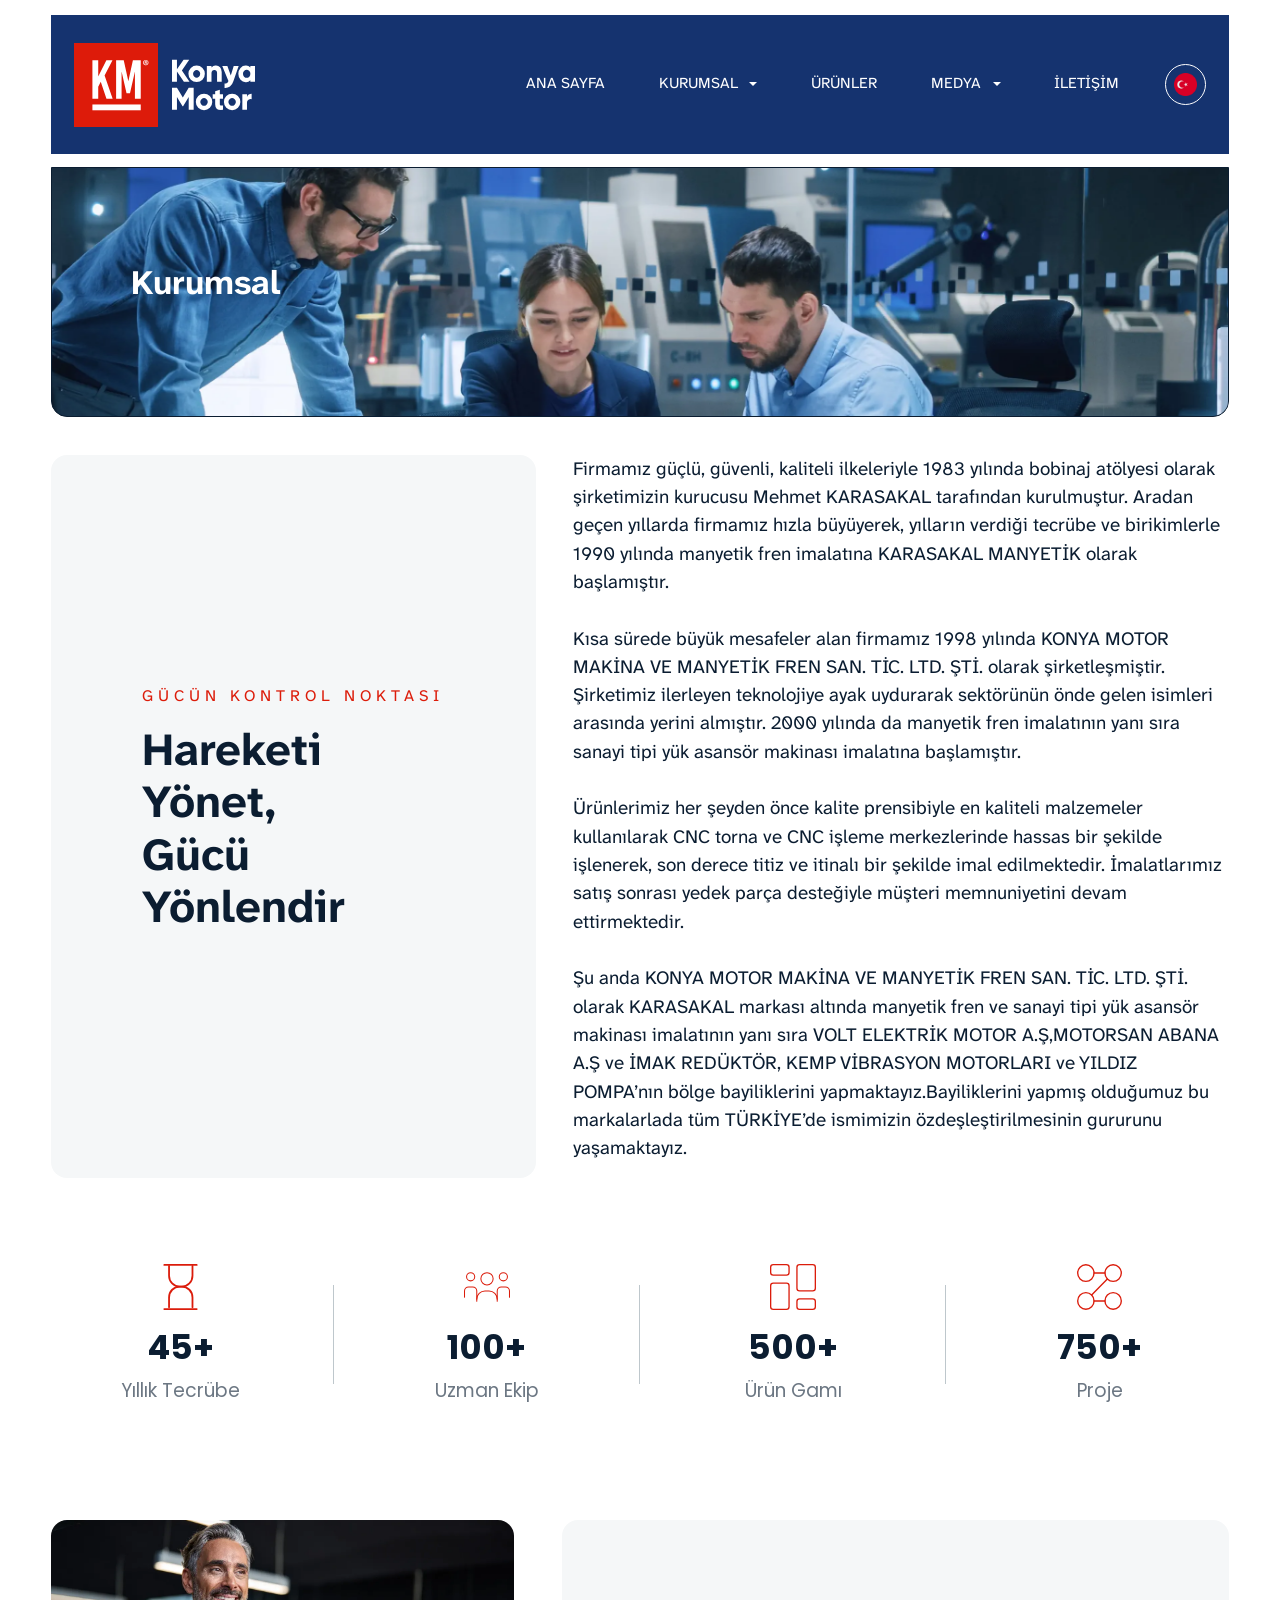
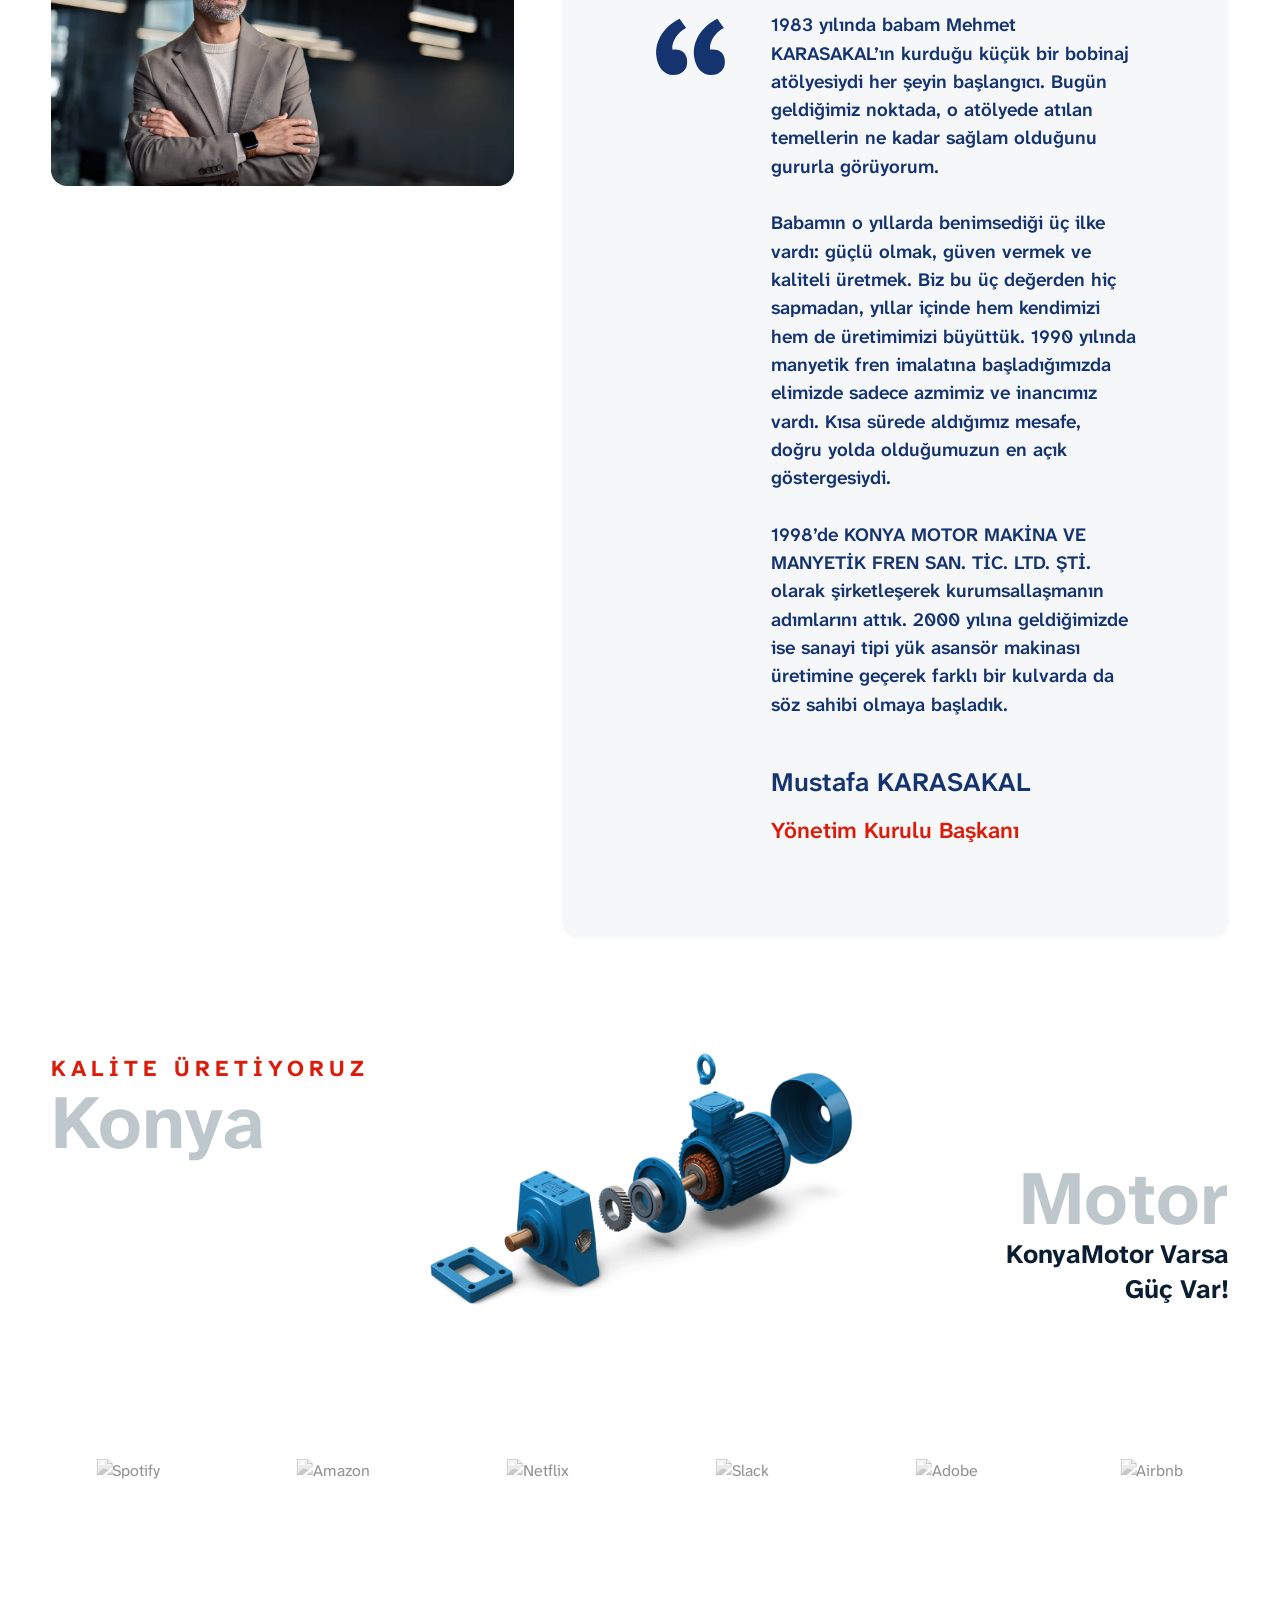
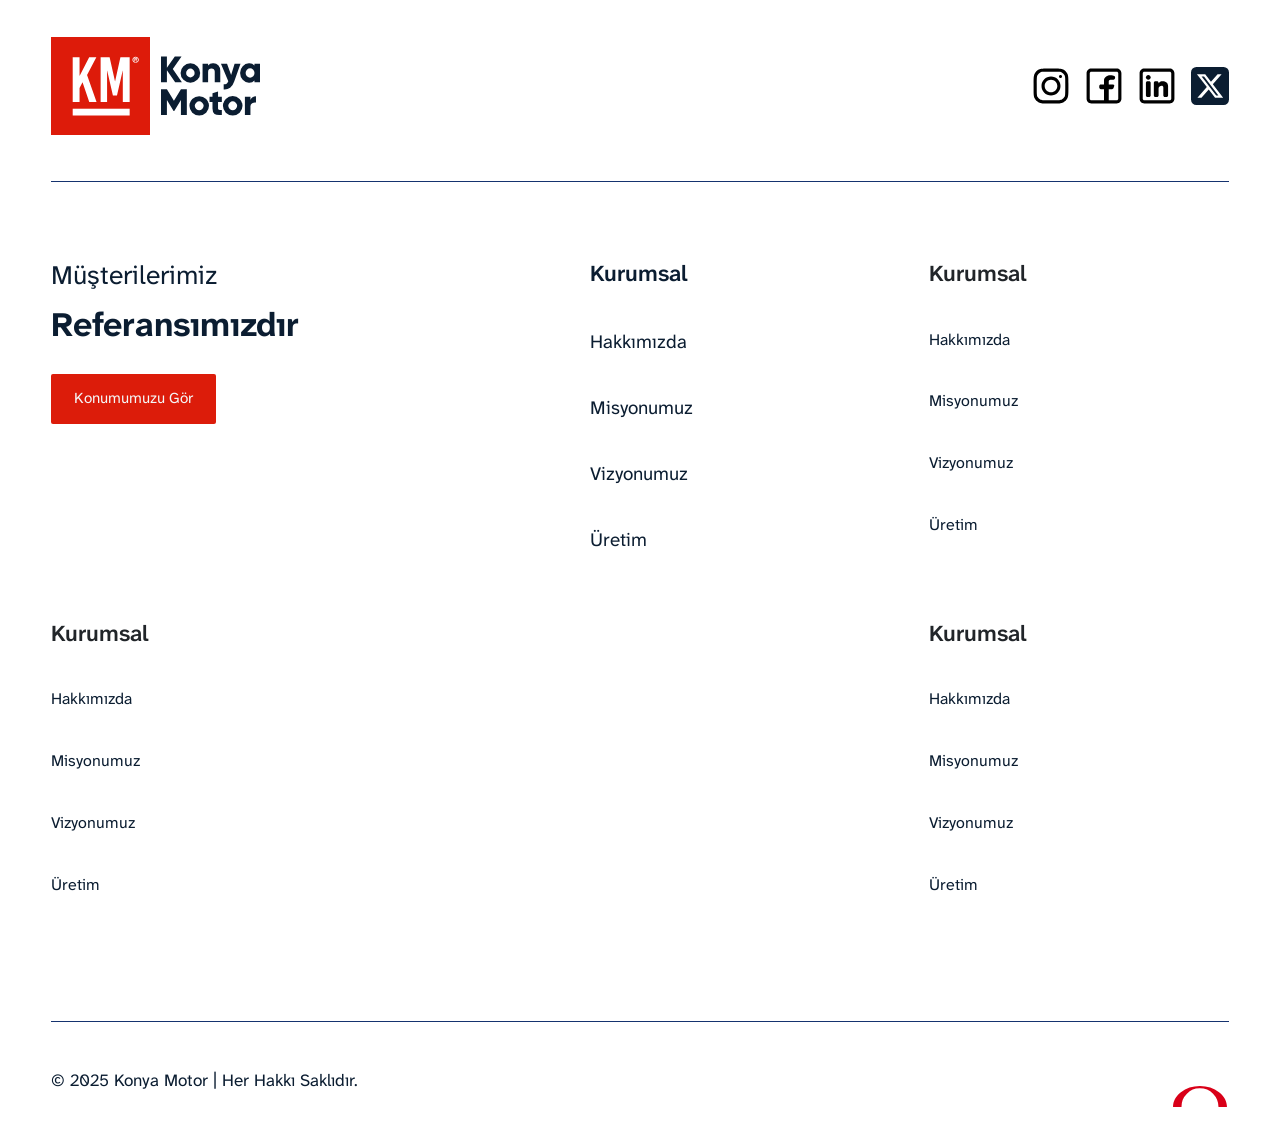
==== about.html @ 8b0e0d8a "first commit" ====
<!DOCTYPE html>
<html lang="tr">

<head>
  <meta charset="UTF-8" />
  <meta name="viewport" content="width=device-width, initial-scale=1.0" />
  <title>Kurumsal</title>
  <!-- Bootstrap 5 CSS -->
  <link href="https://cdn.jsdelivr.net/npm/bootstrap@5.3.0/dist/css/bootstrap.min.css" rel="stylesheet" />
  <!-- Swiper CSS -->
  <link rel="stylesheet" href="https://cdn.jsdelivr.net/npm/swiper@11/swiper-bundle.min.css" />
  <!-- Custom CSS -->
  <link rel="stylesheet" href="custom-css/root/root.css" />
</head>

<body>
  <!-- Navbar -->
  <nav class="navbar navbar-expand-xl fixed-top">
    <div class="custom-container">
      <div class="custom-navbar">
        <!-- Logo -->
        <a class="navbar-brand" href="index.html">
          <img src="assets/logo.svg" class="size-4xl" alt="" />
          <img src="assets/logo-2.svg" class="size-4xl ms-2" alt="" />
        </a>

        <!-- Menu Button -->
        <button class="navbar-toggler" type="button" data-bs-toggle="offcanvas" data-bs-target="#offcanvasNavbar"
          aria-controls="offcanvasNavbar">
          <span class="navbar-toggler-icon"></span>
        </button>

        <!-- Navbar Menu -->
        <div class="collapse navbar-collapse" id="navbarNav">
          <ul class="navbar-nav ms-auto">
            <li class="nav-item">
              <a class="nav-link active" href="index.html">Ana Sayfa</a>
            </li>

            <li class="nav-item dropdown">
              <a class="nav-link dropdown-toggle" href="about.html">Kurumsal</a>

              <ul class="dropdown-menu custom-hover-dropdown-menu">
                <li><a class="dropdown-item" href="#">Firma Profili</a></li>
                <li><a class="dropdown-item" href="#">Vizyon</a></li>
                <li><a class="dropdown-item" href="#">Misyon</a></li>
                <li>
                  <a class="dropdown-item" href="#">Kalite Politikası</a>
                </li>
              </ul>
            </li>

            <li class="nav-item">
              <a class="nav-link" href="products.html">Ürünler</a>
            </li>

            <li class="nav-item dropdown">
              <a class="nav-link dropdown-toggle" href="media.html">Medya</a>

              <ul class="dropdown-menu custom-hover-dropdown-menu">
                <li><a class="dropdown-item" href="#">Fotoğraflar</a></li>
                <li><a class="dropdown-item" href="#">Videolar</a></li>
              </ul>
            </li>

            <li class="nav-item">
              <a class="nav-link" href="contact.html">İletişim</a>
            </li>

            <!-- Language Switcher Dropdown -->
            <li class="nav-item dropdown">
              <a class="nav-link language-switcher" role="button" data-bs-toggle="dropdown" aria-expanded="false"
                href="#">
                <img src="assets/flags/turkey.webp" class="img-fluid size-sm" alt="" />
              </a>

              <div class="language-switcher dropdown-menu">
                <div class="d-flex flex-column">
                  <a class="nav-link" href="#">
                    <img src="assets/flags/united-kingdom.webp" class="img-fluid size-sm" alt="" /></a>
                  <a class="nav-link" href="#">
                    <img src="assets/flags/russia.webp" class="img-fluid size-sm" alt="" /></a>
                  <a class="nav-link" href="#">
                    <img src="assets/flags/germany.webp" class="img-fluid size-sm" alt="" /></a>
                </div>
              </div>
            </li>
            <!-- Language Switcher Dropdown End -->
          </ul>
        </div>
      </div>
    </div>
  </nav>

  <!-- Offcanvas Mobile Menu -->
  <div class="offcanvas offcanvas-end" tabindex="-1" id="offcanvasNavbar" aria-labelledby="offcanvasNavbarLabel">
    <div class="custom-container navbar-h">
      <a class="navbar-brand" href="#">
        <img src="assets/logo.svg" class="size-4xl" alt="" />
        <img src="assets/logo-2-dark.svg" class="size-4xl ms-2" alt="" />
      </a>
      <button type="button" class="btn-close" data-bs-dismiss="offcanvas" aria-label="Close"></button>
    </div>
    <div class="offcanvas-body">
      <ul class="navbar-nav mb-5">
        <li class="nav-item">
          <a class="nav-link text-c4 fw-semibold fs-md" href="#">
            <svg class="" aria-hidden="true" xmlns="http://www.w3.org/2000/svg" width="24" height="24" fill="none"
              viewBox="0 0 24 24">
              <path stroke="currentColor" stroke-linecap="round" stroke-linejoin="round" stroke-width="2"
                d="m9 5 7 7-7 7" />
            </svg>
            Ana Sayfa</a>
        </li>
        <li class="nav-item">
          <a class="nav-link text-c4 fw-semibold fs-md" href="#">
            <svg class="" aria-hidden="true" xmlns="http://www.w3.org/2000/svg" width="24" height="24" fill="none"
              viewBox="0 0 24 24">
              <path stroke="currentColor" stroke-linecap="round" stroke-linejoin="round" stroke-width="2"
                d="m9 5 7 7-7 7" />
            </svg>
            Kurumsal</a>
        </li>
        <li class="nav-item">
          <a class="nav-link text-c4 fw-semibold fs-md" href="#">
            <svg class="" aria-hidden="true" xmlns="http://www.w3.org/2000/svg" width="24" height="24" fill="none"
              viewBox="0 0 24 24">
              <path stroke="currentColor" stroke-linecap="round" stroke-linejoin="round" stroke-width="2"
                d="m9 5 7 7-7 7" />
            </svg>
            Ürünler</a>
        </li>
        <li class="nav-item">
          <a class="nav-link text-c4 fw-semibold fs-md" href="#">
            <svg class="" aria-hidden="true" xmlns="http://www.w3.org/2000/svg" width="24" height="24" fill="none"
              viewBox="0 0 24 24">
              <path stroke="currentColor" stroke-linecap="round" stroke-linejoin="round" stroke-width="2"
                d="m9 5 7 7-7 7" />
            </svg>
            Kalite</a>
        </li>
        <li class="nav-item">
          <a class="nav-link text-c4 fw-semibold fs-md" href="#">
            <svg class="" aria-hidden="true" xmlns="http://www.w3.org/2000/svg" width="24" height="24" fill="none"
              viewBox="0 0 24 24">
              <path stroke="currentColor" stroke-linecap="round" stroke-linejoin="round" stroke-width="2"
                d="m9 5 7 7-7 7" />
            </svg>
            Medya</a>
        </li>
        <li class="nav-item">
          <a class="nav-link text-c4 fw-semibold fs-md" href="#">
            <svg class="" aria-hidden="true" xmlns="http://www.w3.org/2000/svg" width="24" height="24" fill="none"
              viewBox="0 0 24 24">
              <path stroke="currentColor" stroke-linecap="round" stroke-linejoin="round" stroke-width="2"
                d="m9 5 7 7-7 7" />
            </svg>
            İletişim</a>
        </li>
      </ul>
      <div class="d-flex flex-column gap-xs">
        <div class="d-flex gap-xs">
          <button class="custom-btn-reset rounded-full border-c5 text-c5 w-100">
            <svg aria-hidden="true" xmlns="http://www.w3.org/2000/svg" width="18" height="18" fill="none"
              viewBox="0 0 24 24">
              <path stroke="currentColor" stroke-linecap="round" stroke-width="2"
                d="m21 21-3.5-3.5M17 10a7 7 0 1 1-14 0 7 7 0 0 1 14 0Z" />
            </svg>

            Ürün Ara
          </button>
          <button class="custom-btn-reset rounded-full border-c5 text-c5 w-100">
            <svg aria-hidden="true" xmlns="http://www.w3.org/2000/svg" width="18" height="18" fill="none"
              viewBox="0 0 24 24">
              <path stroke="currentColor" stroke-linecap="round" stroke-linejoin="round" stroke-width="2"
                d="M9 10V6a3 3 0 0 1 3-3v0a3 3 0 0 1 3 3v4m3-2 .917 11.923A1 1 0 0 1 17.92 21H6.08a1 1 0 0 1-.997-1.077L6 8h12Z" />
            </svg>
            Teklif Al
          </button>
        </div>
        <!-- Language Switcher Dropdown -->
        <div>
          <button
            class="nav-link language-switcher w-100 input-h border-c4 text-c4 justify-content-between bg-transparent px-2"
            role="button" data-bs-toggle="collapse" data-bs-target="#languageCollapseMenu" aria-expanded="false"
            aria-controls="languageCollapseMenu" type="button">
            <img src="assets/flags/turkey.webp" class="img-fluid size-md" alt="" />
            <span class="fw-semibold fs-md">TR</span>
            <svg aria-hidden="true" xmlns="http://www.w3.org/2000/svg" width="18" height="18" fill="none"
              viewBox="0 0 24 24">
              <path stroke="currentColor" stroke-linecap="round" stroke-linejoin="round" stroke-width="2"
                d="m19 9-7 7-7-7" />
            </svg>
          </button>

          <div class="collapse language-switcher" id="languageCollapseMenu">
            <div class="d-flex flex-column gap-md">
              <a class="nav-link text-c4 fw-semibold fs-md gap-sm" href="#">
                <img src="assets/flags/united-kingdom.webp" class="img-fluid size-md" alt="" />
                <span>EN</span></a>
              <a class="nav-link text-c4 fw-semibold fs-md gap-sm" href="#">
                <img src="assets/flags/russia.webp" class="img-fluid size-md" alt="" />
                <span>RU</span></a>
              <a class="nav-link text-c4 fw-semibold fs-md gap-sm" href="#">
                <img src="assets/flags/germany.webp" class="img-fluid size-md" alt="" />
                <span>DE</span></a>
            </div>
          </div>
        </div>
        <!-- Language Switcher Dropdown End -->
      </div>
    </div>
  </div>

  <div class="custom-navbar-gap"></div>

  <!-- About Intro -->
  <div class="custom-container">
    <div class="w-100 d-flex flex-column gap-xl">
      <!-- Banner -->
      <div class="position-relative w-100 d-flex justify-content-start align-items-center">
        <img src="assets/shutterstock_1936499983@2x.webp" class="img-fluid w-100 object-fit-cover border-c6 bg-c6"
          style="
              min-height: 250px;
              border-radius: 0 0 var(--post-rounded-2xl) var(--post-rounded-2xl);
            " alt="" />
        <p class="position-absolute text-c1 fs-3xl fw-bold text-shadow" style="left: 5rem">
          Kurumsal
        </p>
      </div>
      <!-- Main -->
      <div class="d-flex flex-column flex-xl-row w-100 gap-xl">
        <!-- Left -->
        <div class="d-flex flex-column w-fit justify-content-center bg-c2 rounded-2xl"
          style="padding: var(--post-gap-5xl)">
          <p class="text-c4 tracking-text">GÜCÜN KONTROL NOKTASI</p>
          <p class="text-c6 fs-5xl fw-bold">
            Hareketi
            <br />
            Yönet,
            <br />
            Gücü
            <br />
            Yönlendir
          </p>
        </div>
        <!-- Right -->
        <div class="d-flex flex-column flex-1 gap-lg justify-content-center">
          <p class="text-c6 fs-lg">
            Firmamız güçlü, güvenli, kaliteli ilkeleriyle 1983 yılında bobinaj
            atölyesi olarak şirketimizin kurucusu Mehmet KARASAKAL tarafından
            kurulmuştur. Aradan geçen yıllarda firmamız hızla büyüyerek,
            yılların verdiği tecrübe ve birikimlerle 1990 yılında manyetik
            fren imalatına KARASAKAL MANYETİK olarak başlamıştır. <br /><br />
            Kısa sürede büyük mesafeler alan firmamız 1998 yılında KONYA MOTOR
            MAKİNA VE MANYETİK FREN SAN. TİC. LTD. ŞTİ. olarak
            şirketleşmiştir. Şirketimiz ilerleyen teknolojiye ayak uydurarak
            sektörünün önde gelen isimleri arasında yerini almıştır. 2000
            yılında da manyetik fren imalatının yanı sıra sanayi tipi yük
            asansör makinası imalatına başlamıştır. <br /><br />
            Ürünlerimiz her şeyden önce kalite prensibiyle en kaliteli
            malzemeler kullanılarak CNC torna ve CNC işleme merkezlerinde
            hassas bir şekilde işlenerek, son derece titiz ve itinalı bir
            şekilde imal edilmektedir. İmalatlarımız satış sonrası yedek parça
            desteğiyle müşteri memnuniyetini devam ettirmektedir. <br /><br />
            Şu anda KONYA MOTOR MAKİNA VE MANYETİK FREN SAN. TİC. LTD. ŞTİ.
            olarak KARASAKAL markası altında manyetik fren ve sanayi tipi yük
            asansör makinası imalatının yanı sıra VOLT ELEKTRİK MOTOR
            A.Ş,MOTORSAN ABANA A.Ş ve İMAK REDÜKTÖR, KEMP VİBRASYON MOTORLARI
            ve YILDIZ POMPA’nın bölge bayiliklerini yapmaktayız.Bayiliklerini
            yapmış olduğumuz bu markalarlada tüm TÜRKİYE’de ismimizin
            özdeşleştirilmesinin gururunu yaşamaktayız.
          </p>
        </div>
      </div>
      <!-- Counter -->
      <div class="row g-5 justify-content-center mt-0">
        <!-- 1. SAYAÇ -->
        <div class="col-6 col-lg-3 counter-box">
          <!-- class eklendi -->
          <div class="d-flex flex-column align-items-center text-center">
            <div class="mb-3">
              <img src="assets/icons/time.svg" class="text-c4 size-xl" alt="Yıllık Tecrübe İkonu" />
            </div>
            <p class="text-c6 fs-3xl fw-bold ff-poppins mb-0 lh-1">45+</p>
            <p class="text-c7 fs-lg ff-poppins mb-0 mt-2 opacity-75">
              Yıllık Tecrübe
            </p>
          </div>
        </div>
        <!-- 2. SAYAÇ -->
        <div class="col-6 col-lg-3 counter-box">
          <!-- class eklendi -->
          <div class="d-flex flex-column align-items-center text-center">
            <div class="mb-3">
              <img src="assets/icons/members.svg" class="text-c4 size-xl" alt="Uzman Ekip İkonu" />
            </div>
            <p class="text-c6 fs-3xl fw-bold ff-poppins mb-0 lh-1">100+</p>
            <p class="text-c7 fs-lg ff-poppins mb-0 mt-2 opacity-75">
              Uzman Ekip
            </p>
          </div>
        </div>
        <!-- 3. SAYAÇ -->
        <div class="col-6 col-lg-3 counter-box">
          <!-- class eklendi -->
          <div class="d-flex flex-column align-items-center text-center">
            <div class="mb-3">
              <img src="assets/icons/layout.svg" class="text-c4 size-xl" alt="Ürün Gamı İkonu" />
            </div>
            <p class="text-c6 fs-3xl fw-bold ff-poppins mb-0 lh-1">500+</p>
            <p class="text-c7 fs-lg ff-poppins mb-0 mt-2 opacity-75">
              Ürün Gamı
            </p>
          </div>
        </div>
        <!-- 4. SAYAÇ -->
        <div class="col-6 col-lg-3 counter-box">
          <!-- class eklendi -->
          <div class="d-flex flex-column align-items-center text-center">
            <div class="mb-3">
              <img src="assets/icons/path.svg" class="text-c4 size-xl" alt="Proje İkonu" />
            </div>
            <p class="text-c6 fs-3xl fw-bold ff-poppins mb-0 lh-1">750+</p>
            <p class="text-c7 fs-lg ff-poppins mb-0 mt-2 opacity-75">Proje</p>
          </div>
        </div>
      </div>
    </div>
  </div>

  <div class="custom-site-gap"></div>

  <!-- About Main -->
  <div class="custom-container">
    <div class="row g-5">
      <!-- Left -->
      <div class="col-12 col-xl-5">
        <img src="assets/shutterstock_2426323943@2x.webp" class="img-fluid w-100 object-fit-cover rounded-2xl"
          style="min-height: 250px" alt="" />
      </div>
      <!-- Right -->
      <div class="col-12 col-xl-7">
        <div class="d-flex flex-column flex-xl-row gap-xl bg-c2 rounded-2xl" style="padding: var(--post-gap-5xl)">
          <!-- Icon -->
          <div class="text-c5 fw-bold d-none d-xl-block">
            <svg width="80" height="80" viewBox="0 0 20 20" xmlns="http://www.w3.org/2000/svg" fill="currentColor">
              <g id="SVGRepo_bgCarrier" stroke-width="0" />
              <g id="SVGRepo_tracerCarrier" stroke-linecap="round" stroke-linejoin="round" />
              <g id="SVGRepo_iconCarrier">
                <rect x="0" fill="none" width="20" height="20" />
                <g>
                  <path
                    d="M8.54 12.74c0-.87-.24-1.61-.72-2.22-.73-.92-2.14-1.03-2.96-.85-.34-1.93 1.3-4.39 3.42-5.45L6.65 1.94C3.45 3.46.31 6.96.85 11.37 1.19 14.16 2.8 16 5.08 16c1 0 1.83-.29 2.48-.88.66-.59.98-1.38.98-2.38zm9.43 0c0-.87-.24-1.61-.72-2.22-.73-.92-2.14-1.03-2.96-.85-.34-1.93 1.3-4.39 3.42-5.45l-1.63-2.28c-3.2 1.52-6.34 5.02-5.8 9.43.34 2.79 1.95 4.63 4.23 4.63 1 0 1.83-.29 2.48-.88.66-.59.98-1.38.98-2.38z" />
                </g>
              </g>
            </svg>
          </div>
          <!-- Main -->
          <div class="d-flex flex-column gap-2xl">
            <p class="text-c5 fw-semibold fs-lg mb-0">
              1983 yılında babam Mehmet KARASAKAL’ın kurduğu küçük bir bobinaj
              atölyesiydi her şeyin başlangıcı. Bugün geldiğimiz noktada, o
              atölyede atılan temellerin ne kadar sağlam olduğunu gururla
              görüyorum. <br /><br />
              Babamın o yıllarda benimsediği üç ilke vardı: güçlü olmak, güven
              vermek ve kaliteli üretmek. Biz bu üç değerden hiç sapmadan,
              yıllar içinde hem kendimizi hem de üretimimizi büyüttük. 1990
              yılında manyetik fren imalatına başladığımızda elimizde sadece
              azmimiz ve inancımız vardı. Kısa sürede aldığımız mesafe, doğru
              yolda olduğumuzun en açık göstergesiydi.<br /><br />
              1998’de KONYA MOTOR MAKİNA VE MANYETİK FREN SAN. TİC. LTD. ŞTİ.
              olarak şirketleşerek kurumsallaşmanın adımlarını attık. 2000
              yılına geldiğimizde ise sanayi tipi yük asansör makinası
              üretimine geçerek farklı bir kulvarda da söz sahibi olmaya
              başladık.
            </p>
            <div>
              <p class="text-c5 fw-semibold fs-2xl">Mustafa KARASAKAL</p>
              <p class="text-c4 fw-semibold fs-xl mb-0">
                Yönetim Kurulu Başkanı
              </p>
            </div>
          </div>
        </div>
      </div>
    </div>
  </div>

  <div class="custom-site-gap"></div>

  <!-- Showcase Section -->
  <div class="custom-container">
    <div class="position-relative w-100">
      <!-- Image -->
      <img src="assets/ChatGPT-Image-Aug-4,-2025-at-01_51_51-PM@2x.webp" alt="" class="position-absolute pe-none h-100"
        style="left: 50%; top: 50%; transform: translate(-50%, -50%)" />
      <!-- All Texts -->
      <div class="row g-0">
        <div class="col-12">
          <div class="d-flex justify-content-start">
            <p class="text-c4 fw-bold fs-xl tracking-text m-0">
              Kalite Üretiyoruz
            </p>
          </div>
        </div>
        <div class="col-12">
          <div class="d-flex justify-content-start">
            <p class="text-c3 fs-9xl fw-bold m-0">Konya</p>
          </div>
        </div>
        <div class="col-12">
          <div class="d-flex justify-content-end">
            <p class="text-c3 fs-9xl fw-bold m-0">Motor</p>
          </div>
        </div>
        <div class="col-12">
          <div class="d-flex justify-content-end">
            <p class="text-c6 fw-bold fs-2xl text-end m-0">
              KonyaMotor Varsa <br />
              Güç Var!
            </p>
          </div>
        </div>
      </div>
    </div>
  </div>

  <div class="custom-site-gap"></div>

  <!-- Marque Slider -->
  <div class="custom-container">
    <!-- Swiper Ana Kapsayıcı -->
    <div class="swiper brand-slider">
      <div class="swiper-wrapper align-items-center">
        <!-- Logo 1: Google -->
        <div class="swiper-slide brand-item">
          <img src="https://upload.wikimedia.org/wikipedia/commons/2/2f/Google_2015_logo.svg" alt="Google" />
        </div>

        <!-- Logo 2: Microsoft -->
        <div class="swiper-slide brand-item">
          <img src="https://upload.wikimedia.org/wikipedia/commons/9/96/Microsoft_logo_%282012%29.svg"
            alt="Microsoft" />
        </div>

        <!-- Logo 3: Spotify -->
        <div class="swiper-slide brand-item">
          <img src="https://upload.wikimedia.org/wikipedia/commons/2/26/Spotify_logo_with_text.svg" alt="Spotify" />
        </div>

        <!-- Logo 4: Amazon -->
        <div class="swiper-slide brand-item">
          <img src="https://upload.wikimedia.org/wikipedia/commons/a/a9/Amazon_logo.svg" alt="Amazon" />
        </div>

        <!-- Logo 5: Netflix -->
        <div class="swiper-slide brand-item">
          <img src="https://upload.wikimedia.org/wikipedia/commons/0/08/Netflix_2015_logo.svg" alt="Netflix" />
        </div>

        <!-- Logo 6: Slack -->
        <div class="swiper-slide brand-item">
          <img src="https://upload.wikimedia.org/wikipedia/commons/b/b9/Slack_Technologies_Logo.svg" alt="Slack" />
        </div>

        <!-- Logo 7: Adobe -->
        <div class="swiper-slide brand-item">
          <img src="https://upload.wikimedia.org/wikipedia/commons/8/8d/Adobe_Corporate_Logo.webp" alt="Adobe" />
        </div>

        <!-- Logo 8: Airbnb -->
        <div class="swiper-slide brand-item">
          <img src="https://upload.wikimedia.org/wikipedia/commons/6/69/Airbnb_Logo_B%C3%A9lo.svg" alt="Airbnb" />
        </div>

        <!-- Logo 9: Samsung -->
        <div class="swiper-slide brand-item">
          <img src="https://upload.wikimedia.org/wikipedia/commons/2/24/Samsung_Logo.svg" alt="Samsung" />
        </div>

        <!-- Logo 10: Oracle -->
        <div class="swiper-slide brand-item">
          <img src="https://upload.wikimedia.org/wikipedia/commons/5/50/Oracle_logo.svg" alt="Oracle" />
        </div>
      </div>
    </div>
  </div>

  <div class="custom-site-gap"></div>

  <!-- Footer -->
  <section class="custom-container">
    <div class="w-100">
      <!-- Head -->
      <div class="d-flex flex-column flex-xl-row justify-content-between align-items-center gap-md">
        <div class="d-flex align-items-center gap-sm">
          <img src="assets/logo.svg" class="size-5xl" alt="" />
          <img src="assets/logo-2-dark.svg" class="size-5xl" alt="" />
        </div>
        <div class="d-flex align-items-center gap-md">
          <a href="">
            <img src="assets/icons/instagram.svg" class="size-lg" alt="" />
          </a>
          <a href="">
            <img src="assets/icons/facebook.svg" class="size-lg" alt="" />
          </a>
          <a href="">
            <img src="assets/icons/linkedin.svg" class="size-lg" alt="" />
          </a>
          <a href="">
            <img src="assets/icons/square-x-twitter.svg" class="size-lg" alt="" />
          </a>
        </div>
      </div>
      <!-- Main -->
      <div class="d-flex flex-wrap w-100 justify-content-between gap-md" style="
            margin-block: var(--post-gap-2xl);
            padding-block: var(--post-gap-4xl);
            border-top: 1px solid var(--post-c5);
            border-bottom: 1px solid var(--post-c5);
          ">
        <!-- info -->
        <div class="d-flex flex-column gap-sm w-100 text-c6 fs-lg mb-5" style="max-width: 500px">
          <p class="text-c6 fs-2xl mb-0">Müşterilerimiz</p>
          <p class="text-c6 fw-bold fs-3xl">Referansımızdır</p>
          <a href="#" class="custom-btn-reset text-c2 bg-c4 w-fit">Konumumuzu Gör</a>
        </div>
        <!-- 1 -->
        <div class="d-flex flex-column gap-xl w-100 text-c6 fs-lg mb-5" style="max-width: 300px">
          <p class="fw-semibold fs-xl mb-0">Kurumsal</p>
          <a href="" class="text-decoration-none text-c6">Hakkımızda</a>
          <a href="" class="text-decoration-none text-c6">Misyonumuz</a>
          <a href="" class="text-decoration-none text-c6">Vizyonumuz</a>
          <a href="" class="text-decoration-none text-c6">Üretim</a>
        </div>
        <!-- 2 -->
        <div class="d-flex flex-column gap-xl w-100 mb-5" style="max-width: 300px">
          <p class="fw-semibold fs-xl mb-0">Kurumsal</p>
          <a href="" class="text-decoration-none text-c6">Hakkımızda</a>
          <a href="" class="text-decoration-none text-c6">Misyonumuz</a>
          <a href="" class="text-decoration-none text-c6">Vizyonumuz</a>
          <a href="" class="text-decoration-none text-c6">Üretim</a>
        </div>
        <!-- 3 -->
        <div class="d-flex flex-column gap-xl w-100 mb-5" style="max-width: 300px">
          <p class="fw-semibold fs-xl mb-0">Kurumsal</p>
          <a href="" class="text-decoration-none text-c6">Hakkımızda</a>
          <a href="" class="text-decoration-none text-c6">Misyonumuz</a>
          <a href="" class="text-decoration-none text-c6">Vizyonumuz</a>
          <a href="" class="text-decoration-none text-c6">Üretim</a>
        </div>
        <!-- 4 -->
        <div class="d-flex flex-column gap-xl w-100 mb-5" style="max-width: 300px">
          <p class="fw-semibold fs-xl mb-0">Kurumsal</p>
          <a href="" class="text-decoration-none text-c6">Hakkımızda</a>
          <a href="" class="text-decoration-none text-c6">Misyonumuz</a>
          <a href="" class="text-decoration-none text-c6">Vizyonumuz</a>
          <a href="" class="text-decoration-none text-c6">Üretim</a>
        </div>
      </div>
      <!-- Copyright -->
      <div class="d-flex flex-column flex-xl-row justify-content-between align-items-center gap-md"
        style="padding-bottom: var(--post-gap-xl)">
        <p class="text-c6 fs-md">© 2025 Konya Motor | Her Hakkı Saklıdır.</p>
        <img src="assets/post-logo.svg" alt="" />
      </div>
    </div>
  </section>

  <!-- Bootstrap 5 JS -->
  <script src="https://cdn.jsdelivr.net/npm/bootstrap@5.3.0/dist/js/bootstrap.bundle.min.js"></script>
  <!-- Swiper JS -->
  <script src="https://cdn.jsdelivr.net/npm/swiper@11/swiper-bundle.min.js"></script>
  <!-- Custom JS -->
  <script src="custom.js"></script>
</body>

</html>
---- custom-css/root/root.css ----
@import url(reset.css);
@import url(variables.css);
@import url(components.css);

@import url(../components/navbar.css);
@import url(../components/slider.css);
@import url(../components/products.css);
@import url(../components/media.css);
@import url(../components/marque-slider.css);
@import url(../components/counter.css);

@import url("https://fonts.googleapis.com/css2?family=Atkinson+Hyperlegible+Next:ital,wght@0,200..800;1,200..800&family=Host+Grotesk:ital,wght@0,300..800;1,300..800&family=Poppins:ital,wght@0,100;0,200;0,300;0,400;0,500;0,600;0,700;0,800;0,900;1,100;1,200;1,300;1,400;1,500;1,600;1,700;1,800;1,900&family=Satisfy&display=swap");

:root {
  /* Colors */
  --post-c1: #ffffff;
  --post-c2: #f5f7f8;
  --post-c3: #bec7cc;
  --post-c4: #dc1c0a;
  --post-c5: #15336f;
  --post-c6: #0b1d31;
  --post-c7: #3b4a5a;

  --post-nav: var(--post-c1);
  --post-border: var(--post-c1);
  --post-placeholder: #15336f81;

  /* Others */
  --popup-z: 950;
  --navbar-z: 800;
  --navbar-h: calc(var(--post-gap-lg) * 6);
  --input-h: 50px;

  /* Font Family */
  --default-font: "Atkinson Hyperlegible Next", -apple-system,
    BlinkMacSystemFont, "Segoe UI", Roboto, "Helvetica Neue", Arial, sans-serif;

  /* Container */
  --post-container: 100%;
  --post-container-gutter: clamp(1rem, 5vw, 3rem);
  --post-site-gutter: clamp(1.5rem, 3vw, 3rem);

  /* Line Height */
  --post-lh-xs: 1.6;
  --post-lh-sm: 1.6;
  --post-lh-md: 1.5;
  --post-lh-lg: 1.5;
  --post-lh-xl: 1.4;
  --post-lh-2xl: 1.3;
  --post-lh-3xl: 1.25;
  --post-lh-4xl: 1.2;
  --post-lh-5xl: 1.15;
  --post-lh-6xl: 1.1;
  --post-lh-7xl: 1.1;
  --post-lh-8xl: 1.05;
  --post-lh-9xl: 1;

  /* Radius, Shadow, Transition */
  --post-rounded-xs: 0.125rem;
  --post-rounded-sm: 0.25rem;
  --post-rounded-md: 0.375rem;
  --post-rounded-lg: 0.5rem;
  --post-rounded-xl: 0.75rem;
  --post-rounded-2xl: 1rem;
  --post-rounded-full: 9999px;
  --post-transition: 0.3s ease-in-out all;
  --post-text-shadow: 0 2px 5px rgba(0, 0, 0, 0.1);
  --post-shadow-color-rgb: 0, 0, 0;
  --post-shadow-xs: 0 1px 2px 0 rgba(var(--post-shadow-color-rgb), 0.05);
  --post-shadow-sm: 0 1px 3px 0 rgba(var(--post-shadow-color-rgb), 0.1),
    0 1px 2px 0 rgba(var(--post-shadow-color-rgb), 0.06);
  --post-shadow-md: 0 4px 6px -1px rgba(var(--post-shadow-color-rgb), 0.1),
    0 2px 4px -1px rgba(var(--post-shadow-color-rgb), 0.06);
  --post-shadow-lg: 0 10px 15px -3px rgba(var(--post-shadow-color-rgb), 0.1),
    0 4px 6px -2px rgba(var(--post-shadow-color-rgb), 0.05);
  --post-shadow-xl: 0 20px 25px -5px rgba(var(--post-shadow-color-rgb), 0.1),
    0 10px 10px -5px rgba(var(--post-shadow-color-rgb), 0.04);
  --post-shadow-2xl: 0 25px 50px -12px rgba(var(--post-shadow-color-rgb), 0.25);

  /* Font Size */
  --post-fs-xs: clamp(0.6rem, 1.2vw, 0.7rem);
  --post-fs-sm: clamp(0.7rem, 1.44vw, 0.8rem);
  --post-fs-md: clamp(0.8rem, 1.6vw, 0.9rem);
  --post-fs-lg: clamp(0.9rem, 1.76vw, 1rem);
  --post-fs-xl: clamp(1rem, 2vw, 1.2rem);
  --post-fs-2xl: clamp(1.1rem, 2.4vw, 1.6rem);
  --post-fs-3xl: clamp(1.2rem, 2.8vw, 2rem);
  --post-fs-4xl: clamp(1.4rem, 3.2vw, 2.4rem);
  --post-fs-5xl: clamp(1.6rem, 4vw, 2.8rem);
  --post-fs-6xl: clamp(1.8rem, 4.8vw, 3.2rem);
  --post-fs-7xl: clamp(2rem, 5.6vw, 3.6rem);
  --post-fs-8xl: clamp(2.2rem, 6.4vw, 4rem);
  --post-fs-9xl: clamp(2.4rem, 7.2vw, 4.8rem);

  /* Gap */
  --post-gap-xs: 0.2rem;
  --post-gap-sm: clamp(0.4rem, 1.2vw, 0.8rem);
  --post-gap-md: clamp(0.6rem, 1.6vw, 1.2rem);
  --post-gap-lg: clamp(0.8rem, 2.4vw, 1.6rem);
  --post-gap-xl: clamp(1.2rem, 3.2vw, 2.4rem);
  --post-gap-2xl: clamp(1.6rem, 4vw, 3.2rem);
  --post-gap-3xl: clamp(2rem, 4.8vw, 4rem);
  --post-gap-4xl: clamp(2.4rem, 5.6vw, 4.8rem);
  --post-gap-5xl: clamp(2.8rem, 6.4vw, 5.6rem);
  --post-gap-6xl: clamp(3.2rem, 7.2vw, 6.4rem);
  --post-gap-7xl: clamp(3.6rem, 8vw, 7.2rem);
  --post-gap-8xl: clamp(4rem, 8.8vw, 8rem);
  --post-gap-9xl: clamp(4.8rem, 9.6vw, 9.6rem);

  /* Size */
  --post-size-xs: 0.8rem;
  --post-size-sm: 1rem;
  --post-size-md: 1.2rem;
  --post-size-lg: 1.6rem;
  --post-size-xl: 2rem;
  --post-size-2xl: clamp(2.4rem, 4vw, 3.2rem);
  --post-size-3xl: clamp(2.8rem, 4.8vw, 4rem);
  --post-size-4xl: clamp(3.2rem, 5.6vw, 4.8rem);
  --post-size-5xl: clamp(4rem, 6.4vw, 5.6rem);
  --post-size-6xl: clamp(4.8rem, 7.2vw, 7.2rem);
  --post-size-7xl: clamp(5.6rem, 8vw, 8.8rem);
  --post-size-8xl: clamp(6.4rem, 8.8vw, 10.4rem);
  --post-size-9xl: clamp(7.2rem, 9.6vw, 12rem);
}

@media (min-width: 1200px) {
  :root {
    /* Container */
    --post-container: 100%;
    --post-container-gutter: clamp(2rem, 4vw, 8rem);
    --post-site-gutter: clamp(3rem, 4.5vw, 6rem);

    /* Font Size */
    --post-fs-xs: clamp(0.83rem, 0.47vw, 0.95rem);
    --post-fs-sm: clamp(0.95rem, 0.47vw, 1.07rem);
    --post-fs-md: clamp(1.07rem, 0.47vw, 1.18rem);
    --post-fs-lg: clamp(1.18rem, 0.57vw, 1.42rem);
    --post-fs-xl: clamp(1.42rem, 0.66vw, 1.66rem);
    --post-fs-2xl: clamp(1.66rem, 0.95vw, 2.13rem);
    --post-fs-3xl: clamp(2.13rem, 1.14vw, 2.61rem);
    --post-fs-4xl: clamp(2.61rem, 1.42vw, 3.32rem);
    --post-fs-5xl: clamp(2.85rem, 1.9vw, 3.8rem);
    --post-fs-6xl: clamp(3.32rem, 2.37vw, 4.75rem);
    --post-fs-7xl: clamp(3.8rem, 2.85vw, 5.7rem);
    --post-fs-8xl: clamp(4.28rem, 3.32vw, 6.65rem);
    --post-fs-9xl: clamp(4.75rem, 3.8vw, 8.07rem);

    /* Gap */
    --post-gap-xs: 0.475rem;
    --post-gap-sm: clamp(0.71rem, 0.47vw, 0.95rem);
    --post-gap-md: clamp(0.95rem, 0.76vw, 1.42rem);
    --post-gap-lg: clamp(1.42rem, 0.95vw, 2.37rem);
    --post-gap-xl: clamp(2.37rem, 1.42vw, 3.8rem);
    --post-gap-2xl: clamp(2.85rem, 1.9vw, 4.75rem);
    --post-gap-3xl: clamp(3.8rem, 2.37vw, 6.65rem);
    --post-gap-4xl: clamp(4.75rem, 2.85vw, 7.6rem);
    --post-gap-5xl: clamp(5.7rem, 3.8vw, 9.5rem);
    --post-gap-6xl: clamp(6.65rem, 4.75vw, 11.4rem);
    --post-gap-7xl: clamp(7.6rem, 5.7vw, 13.3rem);
    --post-gap-8xl: clamp(8.55rem, 6.65vw, 15.2rem);
    --post-gap-9xl: clamp(9.5rem, 7.6vw, 19rem);

    /* Size */
    --post-size-xs: 1.18rem;
    --post-size-sm: 1.42rem;
    --post-size-md: 1.9rem;
    --post-size-lg: 2.37rem;
    --post-size-xl: 2.85rem;
    --post-size-2xl: clamp(3.32rem, 1.9vw, 4.75rem);
    --post-size-3xl: clamp(4.28rem, 2.37vw, 6.17rem);
    --post-size-4xl: clamp(5.23rem, 2.85vw, 7.6rem);
    --post-size-5xl: clamp(6.17rem, 3.8vw, 9.5rem);
    --post-size-6xl: clamp(7.6rem, 4.75vw, 11.4rem);
    --post-size-7xl: clamp(9.025rem, 5.7vw, 13.3rem);
    --post-size-8xl: clamp(10.45rem, 6.65vw, 15.2rem);
    --post-size-9xl: clamp(11.875rem, 7.6vw, 17.1rem);
  }
}

@media (min-width: 1600px) {
  :root {
    /* Container */
    --post-container: 100%;
    --post-container-gutter: clamp(4rem, 8vw, 12rem);
    --post-site-gutter: clamp(3rem, 4.5vw, 6rem);

    /* Font Size */
    --post-fs-2xl: clamp(2rem, 1.5vw, 3rem);
    --post-fs-3xl: clamp(2.5rem, 2vw, 4rem);
    --post-fs-4xl: clamp(3rem, 2.5vw, 5rem);
    --post-fs-5xl: clamp(3.5rem, 3.5vw, 7.5rem);
    --post-fs-6xl: clamp(4.5rem, 5vw, 10rem);
    --post-fs-7xl: clamp(5.5rem, 6.5vw, 13rem);
    --post-fs-8xl: clamp(6.5rem, 8vw, 16.5rem);
    --post-fs-9xl: clamp(7.5rem, 10vw, 22rem);
  }
}
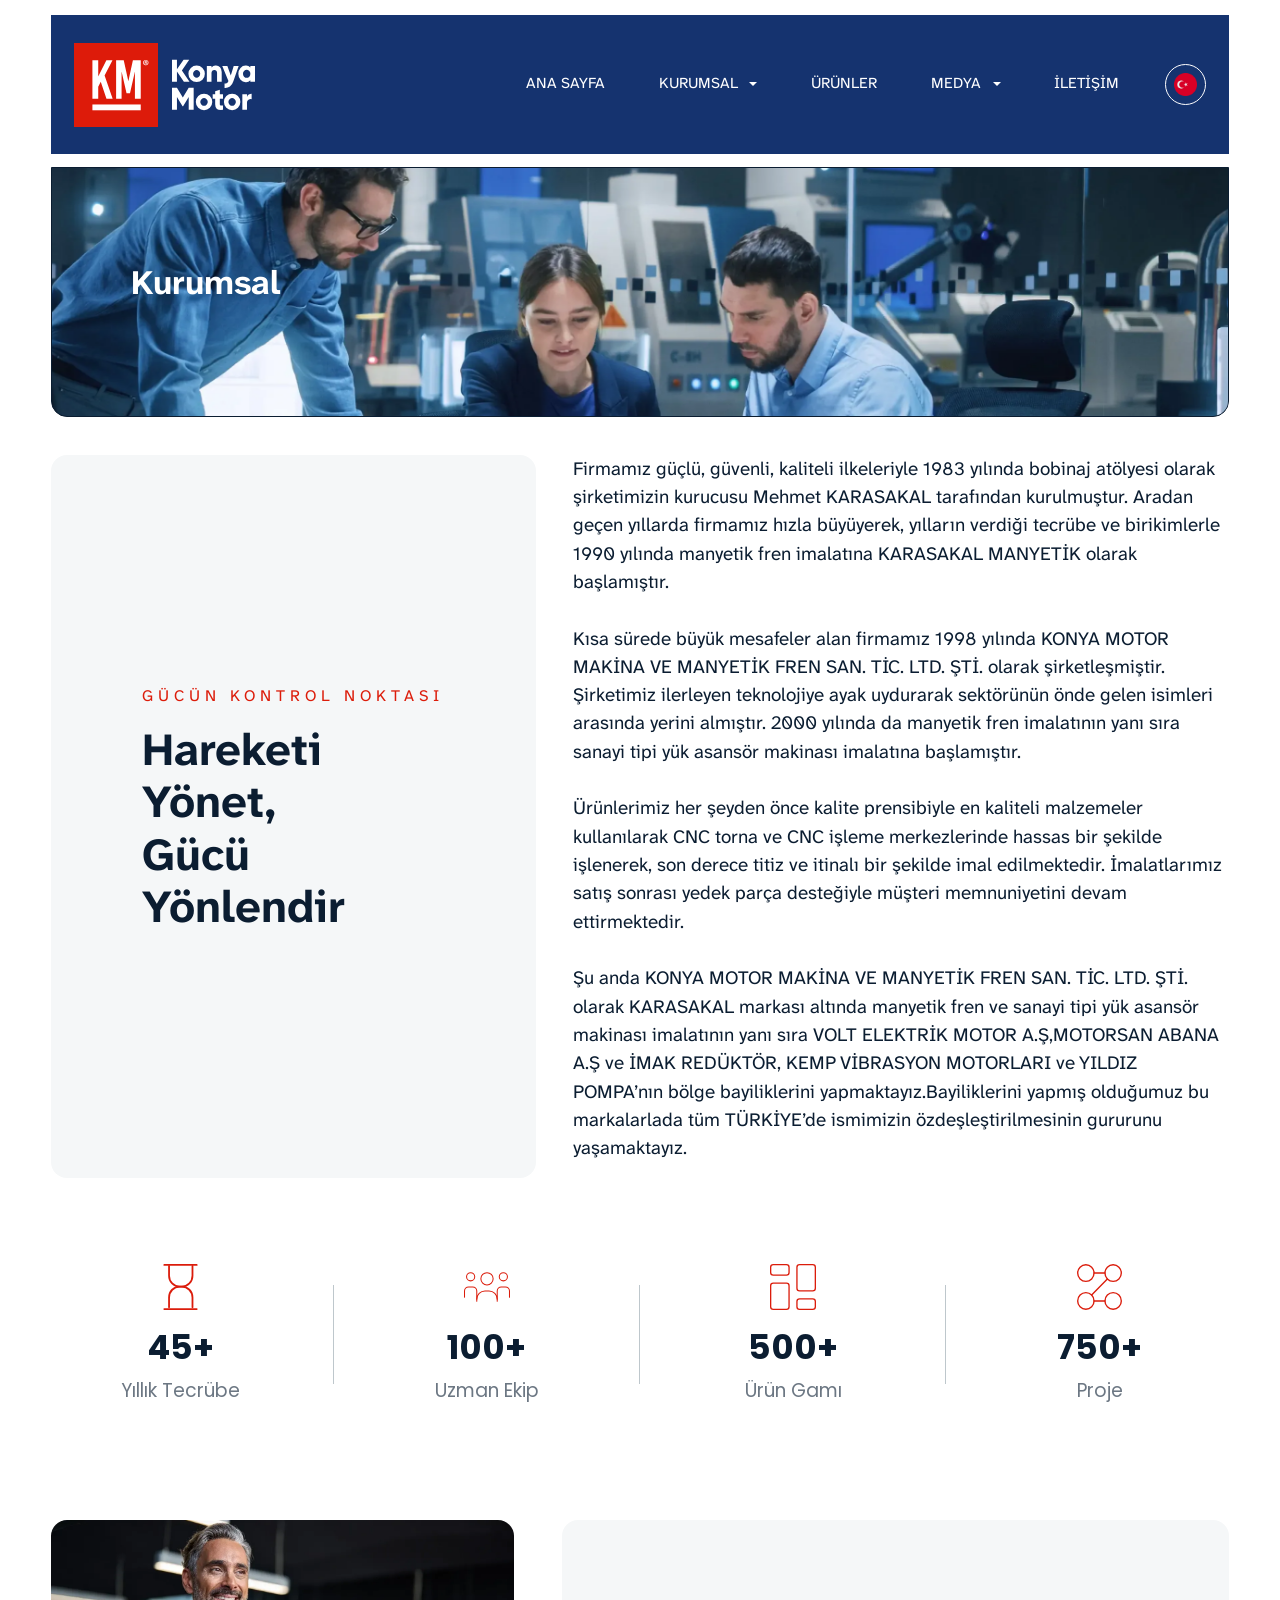
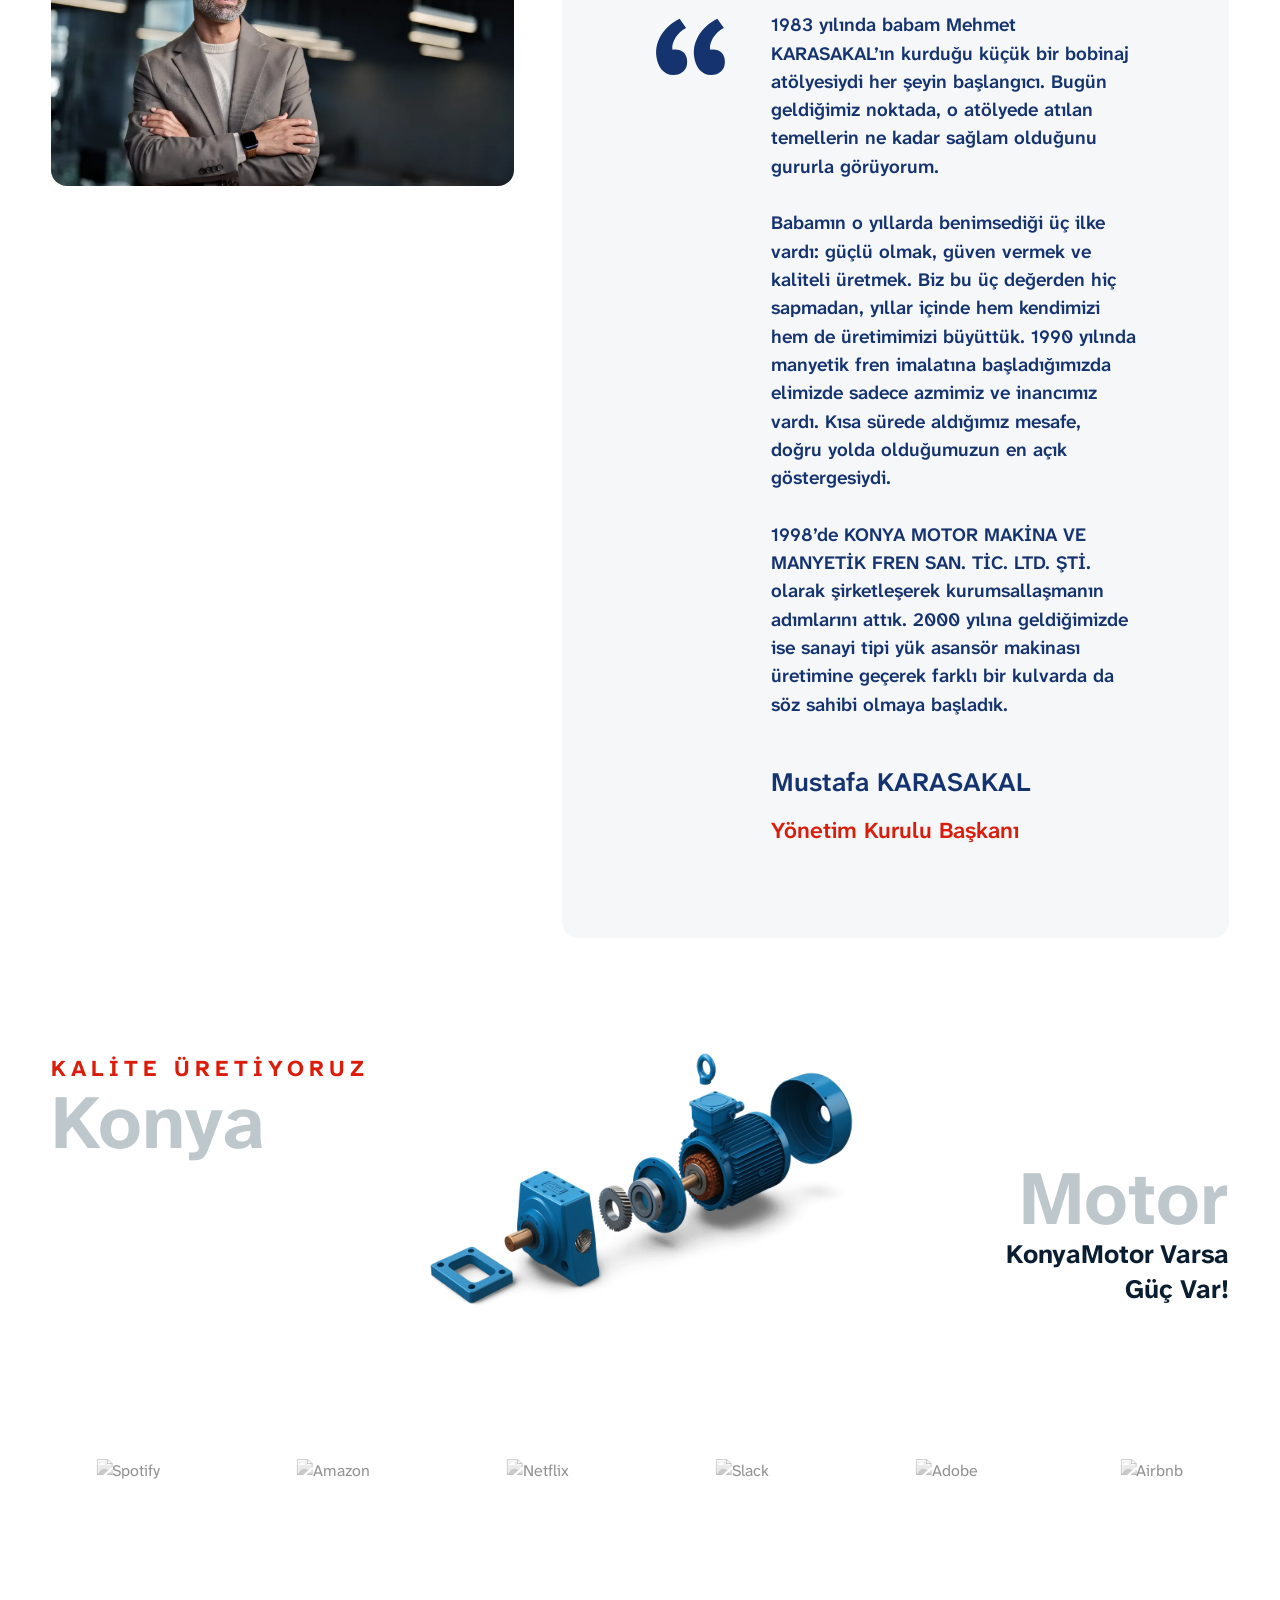
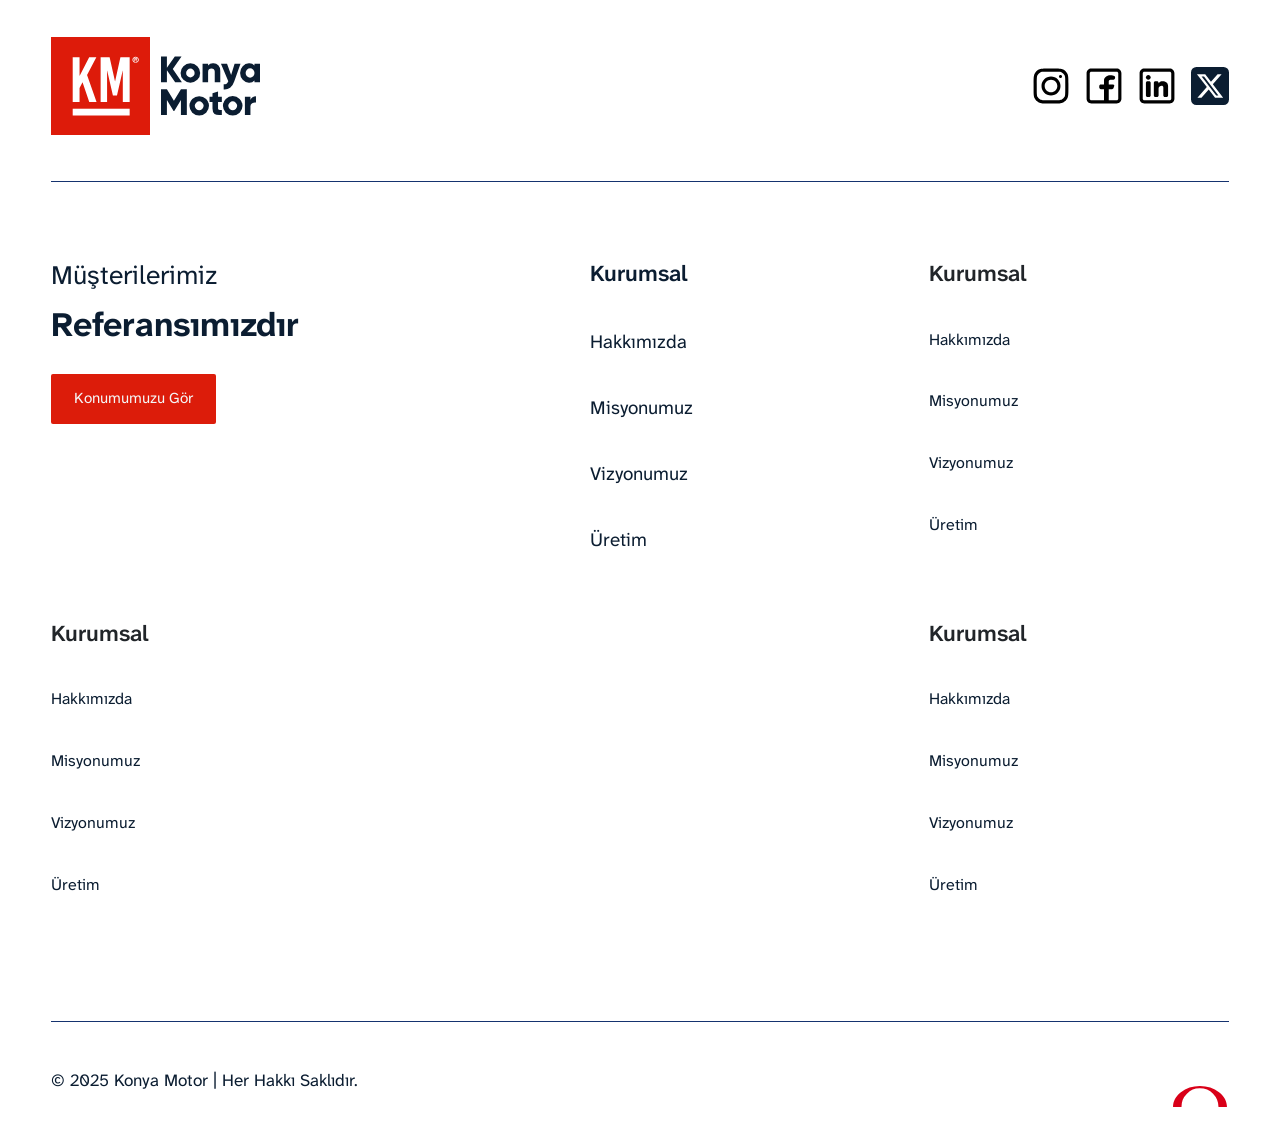
==== commit 33709abc: "restructure assets into flags, icons, and images" ====
--- a/about.html
+++ b/about.html
@@ -20,8 +20,8 @@
       <div class="custom-navbar">
         <!-- Logo -->
         <a class="navbar-brand" href="index.html">
-          <img src="assets/logo.svg" class="size-4xl" alt="" />
-          <img src="assets/logo-2.svg" class="size-4xl ms-2" alt="" />
+          <img src="images/logo.svg" class="size-4xl" alt="" />
+          <img src="images/logo-2.svg" class="size-4xl ms-2" alt="" />
         </a>
 
         <!-- Menu Button -->
@@ -71,17 +71,17 @@
             <li class="nav-item dropdown">
               <a class="nav-link language-switcher" role="button" data-bs-toggle="dropdown" aria-expanded="false"
                 href="#">
-                <img src="assets/flags/turkey.webp" class="img-fluid size-sm" alt="" />
+                <img src="flags/turkey.webp" class="img-fluid size-sm" alt="" />
               </a>
 
               <div class="language-switcher dropdown-menu">
                 <div class="d-flex flex-column">
                   <a class="nav-link" href="#">
-                    <img src="assets/flags/united-kingdom.webp" class="img-fluid size-sm" alt="" /></a>
+                    <img src="flags/united-kingdom.webp" class="img-fluid size-sm" alt="" /></a>
                   <a class="nav-link" href="#">
-                    <img src="assets/flags/russia.webp" class="img-fluid size-sm" alt="" /></a>
+                    <img src="flags/russia.webp" class="img-fluid size-sm" alt="" /></a>
                   <a class="nav-link" href="#">
-                    <img src="assets/flags/germany.webp" class="img-fluid size-sm" alt="" /></a>
+                    <img src="flags/germany.webp" class="img-fluid size-sm" alt="" /></a>
                 </div>
               </div>
             </li>
@@ -96,8 +96,8 @@
   <div class="offcanvas offcanvas-end" tabindex="-1" id="offcanvasNavbar" aria-labelledby="offcanvasNavbarLabel">
     <div class="custom-container navbar-h">
       <a class="navbar-brand" href="#">
-        <img src="assets/logo.svg" class="size-4xl" alt="" />
-        <img src="assets/logo-2-dark.svg" class="size-4xl ms-2" alt="" />
+        <img src="images/logo.svg" class="size-4xl" alt="" />
+        <img src="images/logo-2-dark.svg" class="size-4xl ms-2" alt="" />
       </a>
       <button type="button" class="btn-close" data-bs-dismiss="offcanvas" aria-label="Close"></button>
     </div>
@@ -184,7 +184,7 @@
             class="nav-link language-switcher w-100 input-h border-c4 text-c4 justify-content-between bg-transparent px-2"
             role="button" data-bs-toggle="collapse" data-bs-target="#languageCollapseMenu" aria-expanded="false"
             aria-controls="languageCollapseMenu" type="button">
-            <img src="assets/flags/turkey.webp" class="img-fluid size-md" alt="" />
+            <img src="flags/turkey.webp" class="img-fluid size-md" alt="" />
             <span class="fw-semibold fs-md">TR</span>
             <svg aria-hidden="true" xmlns="http://www.w3.org/2000/svg" width="18" height="18" fill="none"
               viewBox="0 0 24 24">
@@ -196,13 +196,13 @@
           <div class="collapse language-switcher" id="languageCollapseMenu">
             <div class="d-flex flex-column gap-md">
               <a class="nav-link text-c4 fw-semibold fs-md gap-sm" href="#">
-                <img src="assets/flags/united-kingdom.webp" class="img-fluid size-md" alt="" />
+                <img src="flags/united-kingdom.webp" class="img-fluid size-md" alt="" />
                 <span>EN</span></a>
               <a class="nav-link text-c4 fw-semibold fs-md gap-sm" href="#">
-                <img src="assets/flags/russia.webp" class="img-fluid size-md" alt="" />
+                <img src="flags/russia.webp" class="img-fluid size-md" alt="" />
                 <span>RU</span></a>
               <a class="nav-link text-c4 fw-semibold fs-md gap-sm" href="#">
-                <img src="assets/flags/germany.webp" class="img-fluid size-md" alt="" />
+                <img src="flags/germany.webp" class="img-fluid size-md" alt="" />
                 <span>DE</span></a>
             </div>
           </div>
@@ -219,7 +219,7 @@
     <div class="w-100 d-flex flex-column gap-xl">
       <!-- Banner -->
       <div class="position-relative w-100 d-flex justify-content-start align-items-center">
-        <img src="assets/shutterstock_1936499983@2x.webp" class="img-fluid w-100 object-fit-cover border-c6 bg-c6"
+        <img src="images/uydd9aeh.webp" class="img-fluid w-100 object-fit-cover border-c6 bg-c6"
           style="
               min-height: 250px;
               border-radius: 0 0 var(--post-rounded-2xl) var(--post-rounded-2xl);
@@ -280,7 +280,7 @@
           <!-- class eklendi -->
           <div class="d-flex flex-column align-items-center text-center">
             <div class="mb-3">
-              <img src="assets/icons/time.svg" class="text-c4 size-xl" alt="Yıllık Tecrübe İkonu" />
+              <img src="icons/time.svg" class="text-c4 size-xl" alt="Yıllık Tecrübe İkonu" />
             </div>
             <p class="text-c6 fs-3xl fw-bold ff-poppins mb-0 lh-1">45+</p>
             <p class="text-c7 fs-lg ff-poppins mb-0 mt-2 opacity-75">
@@ -293,7 +293,7 @@
           <!-- class eklendi -->
           <div class="d-flex flex-column align-items-center text-center">
             <div class="mb-3">
-              <img src="assets/icons/members.svg" class="text-c4 size-xl" alt="Uzman Ekip İkonu" />
+              <img src="icons/members.svg" class="text-c4 size-xl" alt="Uzman Ekip İkonu" />
             </div>
             <p class="text-c6 fs-3xl fw-bold ff-poppins mb-0 lh-1">100+</p>
             <p class="text-c7 fs-lg ff-poppins mb-0 mt-2 opacity-75">
@@ -306,7 +306,7 @@
           <!-- class eklendi -->
           <div class="d-flex flex-column align-items-center text-center">
             <div class="mb-3">
-              <img src="assets/icons/layout.svg" class="text-c4 size-xl" alt="Ürün Gamı İkonu" />
+              <img src="icons/layout.svg" class="text-c4 size-xl" alt="Ürün Gamı İkonu" />
             </div>
             <p class="text-c6 fs-3xl fw-bold ff-poppins mb-0 lh-1">500+</p>
             <p class="text-c7 fs-lg ff-poppins mb-0 mt-2 opacity-75">
@@ -319,7 +319,7 @@
           <!-- class eklendi -->
           <div class="d-flex flex-column align-items-center text-center">
             <div class="mb-3">
-              <img src="assets/icons/path.svg" class="text-c4 size-xl" alt="Proje İkonu" />
+              <img src="icons/path.svg" class="text-c4 size-xl" alt="Proje İkonu" />
             </div>
             <p class="text-c6 fs-3xl fw-bold ff-poppins mb-0 lh-1">750+</p>
             <p class="text-c7 fs-lg ff-poppins mb-0 mt-2 opacity-75">Proje</p>
@@ -336,7 +336,7 @@
     <div class="row g-5">
       <!-- Left -->
       <div class="col-12 col-xl-5">
-        <img src="assets/shutterstock_2426323943@2x.webp" class="img-fluid w-100 object-fit-cover rounded-2xl"
+        <img src="images/tlnicnp4.webp" class="img-fluid w-100 object-fit-cover rounded-2xl"
           style="min-height: 250px" alt="" />
       </div>
       <!-- Right -->
@@ -393,7 +393,7 @@
   <div class="custom-container">
     <div class="position-relative w-100">
       <!-- Image -->
-      <img src="assets/ChatGPT-Image-Aug-4,-2025-at-01_51_51-PM@2x.webp" alt="" class="position-absolute pe-none h-100"
+      <img src="images/ks5f6wiw.webp" alt="" class="position-absolute pe-none h-100"
         style="left: 50%; top: 50%; transform: translate(-50%, -50%)" />
       <!-- All Texts -->
       <div class="row g-0">
@@ -495,21 +495,21 @@
       <!-- Head -->
       <div class="d-flex flex-column flex-xl-row justify-content-between align-items-center gap-md">
         <div class="d-flex align-items-center gap-sm">
-          <img src="assets/logo.svg" class="size-5xl" alt="" />
-          <img src="assets/logo-2-dark.svg" class="size-5xl" alt="" />
+          <img src="images/logo.svg" class="size-5xl" alt="" />
+          <img src="images/logo-2-dark.svg" class="size-5xl" alt="" />
         </div>
         <div class="d-flex align-items-center gap-md">
           <a href="">
-            <img src="assets/icons/instagram.svg" class="size-lg" alt="" />
+            <img src="icons/instagram.svg" class="size-lg" alt="" />
           </a>
           <a href="">
-            <img src="assets/icons/facebook.svg" class="size-lg" alt="" />
+            <img src="icons/facebook.svg" class="size-lg" alt="" />
           </a>
           <a href="">
-            <img src="assets/icons/linkedin.svg" class="size-lg" alt="" />
+            <img src="icons/linkedin.svg" class="size-lg" alt="" />
           </a>
           <a href="">
-            <img src="assets/icons/square-x-twitter.svg" class="size-lg" alt="" />
+            <img src="icons/square-x-twitter.svg" class="size-lg" alt="" />
           </a>
         </div>
       </div>
@@ -563,7 +563,7 @@
       <div class="d-flex flex-column flex-xl-row justify-content-between align-items-center gap-md"
         style="padding-bottom: var(--post-gap-xl)">
         <p class="text-c6 fs-md">© 2025 Konya Motor | Her Hakkı Saklıdır.</p>
-        <img src="assets/post-logo.svg" alt="" />
+        <img src="images/post-logo.svg" alt="" />
       </div>
     </div>
   </section>
@@ -573,7 +573,7 @@
   <!-- Swiper JS -->
   <script src="https://cdn.jsdelivr.net/npm/swiper@11/swiper-bundle.min.js"></script>
   <!-- Custom JS -->
-  <script src="custom.js"></script>
+  <script src="js/custom.js"></script>
 </body>
 
 </html>
